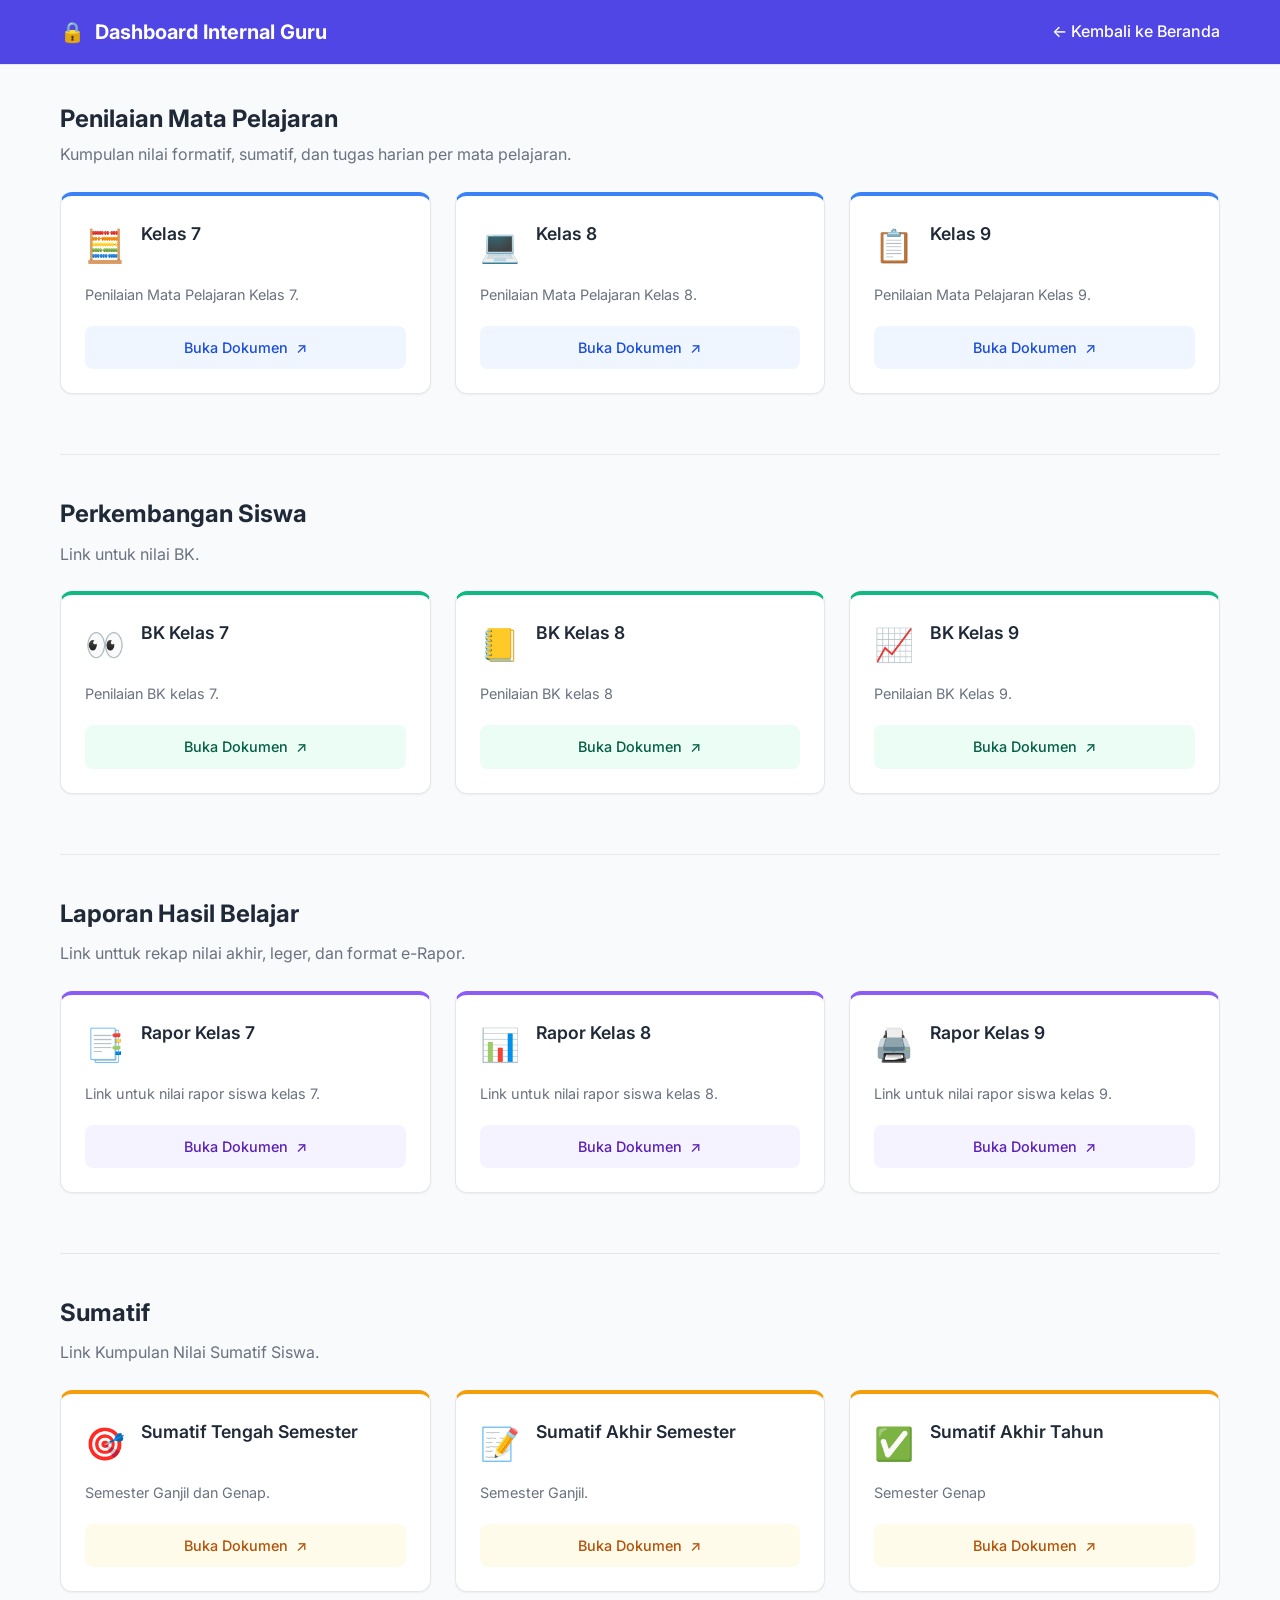
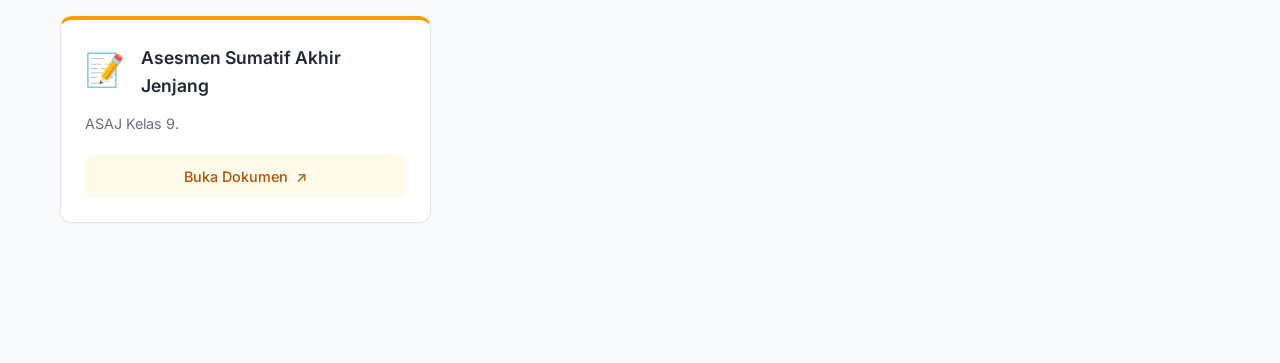
==== guru-private-57.html @ 1d0f0b63 "Add files via upload" ====
<!DOCTYPE html>
<html lang="id">
<head>
    <meta charset="UTF-8">
    <meta name="viewport" content="width=device-width, initial-scale=1.0">
    <title>Internal Ruang Guru - Penilaian & Akademik</title>
    <link rel="stylesheet" href="style.css">
    <link href="https://fonts.googleapis.com/css2?family=Inter:wght@400;500;600;700&display=swap" rel="stylesheet">
</head>
<body>
    <!-- Navbar -->
    <nav class="navbar" style="background-color: var(--primary);">
        <div class="nav-container">
            <div class="logo" style="color: white;">
                <span class="logo-icon">🔒</span>
                <span class="logo-text">Dashboard Internal Guru</span>
            </div>
            <ul class="nav-links">
                <li><a href="index.html" style="color: white;">← Kembali ke Beranda</a></li>
            </ul>
        </div>
    </nav>

    <main class="dashboard-section" style="padding-top: 100px;">
        
        <!-- SECTION 1: Penilaian Mata Pelajaran -->
        <div class="container" style="padding-bottom: 40px;">
            <div class="dashboard-header" style="margin-bottom: 20px;">
                <h2 style="font-size: 1.5rem;">Penilaian Mata Pelajaran</h2>
            </div>
            <p style="color: var(--text-muted); margin-top: -16px; margin-bottom: 24px;">Kumpulan nilai formatif, sumatif, dan tugas harian per mata pelajaran.</p>
            <div class="drive-grid" id="penilaianGrid"></div>
        </div>

        <!-- SECTION 2: Perkembangan Siswa -->
        <div class="container" style="margin-top: 20px; padding-bottom: 40px;">
            <h2 style="margin-bottom: 8px; font-size: 1.5rem; border-top: 1px solid var(--border-color); padding-top: 40px;">
                Perkembangan Siswa
            </h2>
            <p style="color: var(--text-muted); margin-bottom: 24px;">Link untuk nilai BK.</p>
            <div class="drive-grid" id="perkembanganGrid"></div>
        </div>

        <!-- SECTION 3: Laporan Hasil Belajar -->
        <div class="container" style="margin-top: 20px; padding-bottom: 40px;">
            <h2 style="margin-bottom: 8px; font-size: 1.5rem; border-top: 1px solid var(--border-color); padding-top: 40px;">
                Laporan Hasil Belajar
            </h2>
            <p style="color: var(--text-muted); margin-bottom: 24px;">Link unttuk rekap nilai akhir, leger, dan format e-Rapor.</p>
            <div class="drive-grid" id="laporanGrid"></div>
        </div>

        <!-- SECTION 4: Sumatif -->
        <div class="container" style="margin-top: 20px; padding-bottom: 60px;">
            <h2 style="margin-bottom: 8px; font-size: 1.5rem; border-top: 1px solid var(--border-color); padding-top: 40px;">
                Sumatif
            </h2>
            <p style="color: var(--text-muted); margin-bottom: 24px;">Link Kumpulan Nilai Sumatif Siswa.</p>
            <div class="drive-grid" id="sumatifGrid"></div>
        </div>

    </main>

    <!-- Script Khusus -->
    <script src="script-private.js"></script>
</body>
</html>
---- style.css ----
/* Custom Properties & Reset */
:root {
    --primary: #4f46e5;
    --primary-hover: #4338ca;
    --bg-light: #f9fafb;
    --bg-white: #ffffff;
    --text-main: #1f2937;
    --text-muted: #6b7280;
    --border-color: #e5e7eb;
    --shadow-sm: 0 1px 2px 0 rgb(0 0 0 / 0.05);
    --shadow-md: 0 4px 6px -1px rgb(0 0 0 / 0.1), 0 2px 4px -2px rgb(0 0 0 / 0.1);
    --shadow-lg: 0 10px 15px -3px rgb(0 0 0 / 0.1), 0 4px 6px -4px rgb(0 0 0 / 0.1);
    --radius: 12px;
    --transition: all 0.3s ease;
}

* {
    margin: 0;
    padding: 0;
    box-sizing: border-box;
    font-family: 'Inter', sans-serif;
}

body {
    background-color: var(--bg-light);
    color: var(--text-main);
    line-height: 1.6;
    overflow-x: hidden;
}

html {
    scroll-behavior: smooth;
}

.container {
    max-width: 1200px;
    margin: 0 auto;
    padding: 0 20px;
}

/* Navbar */
.navbar {
    position: fixed;
    top: 0;
    width: 100%;
    background-color: rgba(255, 255, 255, 0.95);
    backdrop-filter: blur(8px);
    z-index: 1000;
    border-bottom: 1px solid var(--border-color);
    transition: var(--transition);
}

.navbar.scrolled {
    box-shadow: var(--shadow-sm);
}

.nav-container {
    max-width: 1200px;
    margin: 0 auto;
    padding: 16px 20px;
    display: flex;
    justify-content: space-between;
    align-items: center;
}

.logo {
    display: flex;
    align-items: center;
    gap: 10px;
    font-weight: 700;
    font-size: 1.25rem;
    color: var(--primary);
}

.logo-img {
    height: 40px;
    width: auto;
    object-fit:contain;
}

.nav-links {
    list-style: none;
    display: flex;
    gap: 24px;
}

.nav-links a {
    text-decoration: none;
    color: var(--text-main);
    font-weight: 500;
    transition: var(--transition);
}

.nav-links a:hover {
    color: var(--primary);
}

.mobile-toggle {
    display: none;
    background: none;
    border: none;
    font-size: 1.5rem;
    cursor: pointer;
    color: var(--text-main);
}

/* Hero Section */
.hero {
    padding: 120px 20px 60px;
    text-align: center;
    background: linear-gradient(to bottom, #eef2ff, var(--bg-light));
}

.hero-content h1 {
    font-size: 2.5rem;
    font-weight: 800;
    margin-bottom: 16px;
    line-height: 1.2;
}

.hero-content .highlight {
    color: var(--primary);
}

.hero-content p {
    color: var(--text-muted);
    font-size: 1.1rem;
    max-width: 600px;
    margin: 0 auto;
}

/* Featured Section */
.featured-section {
    padding: 40px 0;
}

.section-title {
    font-size: 1.5rem;
    font-weight: 700;
    margin-bottom: 24px;
    text-align: center;
}

.featured-grid {
    display: grid;
    grid-template-columns: repeat(auto-fit, minmax(250px, 1fr));
    gap: 20px;
}

.featured-card {
    background: var(--bg-white);
    padding: 24px;
    border-radius: var(--radius);
    text-decoration: none;
    color: inherit;
    box-shadow: var(--shadow-sm);
    border: 1px solid var(--border-color);
    transition: var(--transition);
    text-align: center;
}

.featured-card:hover {
    transform: translateY(-5px);
    box-shadow: var(--shadow-md);
    border-color: var(--primary);
}

.featured-icon {
    font-size: 2.5rem;
    display: block;
    margin-bottom: 12px;
}

.featured-card h3 {
    font-size: 1.1rem;
    margin-bottom: 8px;
}

.featured-card p {
    font-size: 0.9rem;
    color: var(--text-muted);
}

/* Dashboard Section */
.dashboard-section {
    padding: 40px 0 80px;
}

.dashboard-header {
    display: flex;
    flex-wrap: wrap;
    justify-content: space-between;
    align-items: center;
    gap: 20px;
    margin-bottom: 32px;
}

.search-box {
    position: relative;
    width: 100%;
    max-width: 400px;
}

.search-box input {
    width: 100%;
    padding: 12px 16px 12px 40px;
    border-radius: 8px;
    border: 1px solid var(--border-color);
    font-size: 1rem;
    outline: none;
    transition: var(--transition);
}

.search-box input:focus {
    border-color: var(--primary);
    box-shadow: 0 0 0 3px rgba(79, 70, 229, 0.1);
}

.search-icon {
    position: absolute;
    left: 12px;
    top: 50%;
    transform: translateY(-50%);
    color: var(--text-muted);
}

/* Filter */
.filter-container {
    display: flex;
    flex-wrap: wrap;
    gap: 12px;
    margin-bottom: 32px;
}

.filter-btn {
    padding: 8px 16px;
    background: var(--bg-white);
    border: 1px solid var(--border-color);
    border-radius: 20px;
    cursor: pointer;
    font-size: 0.9rem;
    font-weight: 500;
    color: var(--text-muted);
    transition: var(--transition);
}

.filter-btn:hover {
    border-color: var(--primary);
    color: var(--primary);
}

.filter-btn.active {
    background: var(--primary);
    color: white;
    border-color: var(--primary);
}

/* Drive Cards Grid */
.drive-grid {
    display: grid;
    grid-template-columns: repeat(auto-fill, minmax(300px, 1fr));
    gap: 24px;
}

.drive-card {
    background: var(--bg-white);
    border-radius: var(--radius);
    padding: 24px;
    box-shadow: var(--shadow-sm);
    border: 1px solid var(--border-color);
    display: flex;
    flex-direction: column;
    transition: var(--transition);
    animation: fadeIn 0.4s ease forwards;
}

.drive-card:hover {
    transform: translateY(-4px);
    box-shadow: var(--shadow-md);
}

.card-header {
    display: flex;
    align-items: flex-start;
    gap: 16px;
    margin-bottom: 12px;
}

.card-icon {
    font-size: 2rem;
}

.card-category {
    font-size: 0.75rem;
    font-weight: 600;
    text-transform: uppercase;
    letter-spacing: 0.5px;
    color: var(--primary);
    margin-bottom: 4px;
    display: block;
}

.card-title {
    font-size: 1.1rem;
    font-weight: 600;
    color: var(--text-main);
}

.card-desc {
    color: var(--text-muted);
    font-size: 0.9rem;
    margin-bottom: 20px;
    flex-grow: 1;
}

.btn-drive {
    display: inline-flex;
    align-items: center;
    justify-content: center;
    gap: 8px;
    padding: 10px 16px;
    background-color: #f3f4f6;
    color: var(--text-main);
    text-decoration: none;
    border-radius: 8px;
    font-weight: 500;
    font-size: 0.9rem;
    transition: var(--transition);
    width: 100%;
}

.btn-drive:hover {
    background-color: var(--primary);
    color: white;
}

/* Empty State */
.empty-state {
    text-align: center;
    padding: 60px 20px;
    background: var(--bg-white);
    border-radius: var(--radius);
    border: 1px dashed var(--border-color);
}

.empty-icon {
    font-size: 3rem;
    margin-bottom: 16px;
    display: block;
    opacity: 0.5;
}

/* Footer */
footer {
    background-color: white;
    border-top: 1px solid var(--border-color);
    padding: 40px 0;
    margin-top: 40px;
}

.footer-content {
    display: flex;
    flex-wrap: wrap;
    justify-content: space-between;
    gap: 20px;
}

.footer-brand p, .footer-info p {
    color: var(--text-muted);
    font-size: 0.9rem;
    margin-top: 8px;
}

/* Back to Top */
.back-to-top {
    position: fixed;
    bottom: 30px;
    right: 30px;
    width: 45px;
    height: 45px;
    background-color: var(--primary);
    color: white;
    border: none;
    border-radius: 50%;
    font-size: 1.2rem;
    cursor: pointer;
    box-shadow: var(--shadow-md);
    opacity: 0;
    visibility: hidden;
    transition: var(--transition);
    z-index: 99;
}

.back-to-top.show {
    opacity: 1;
    visibility: visible;
}

.back-to-top:hover {
    background-color: var(--primary-hover);
    transform: translateY(-3px);
}

/* Animations */
@keyframes fadeIn {
    from { opacity: 0; transform: translateY(10px); }
    to { opacity: 1; transform: translateY(0); }
}

/* Responsive */
@media (max-width: 768px) {
    .hero-content h1 { font-size: 2rem; }
    
    .mobile-toggle { display: block; }
    
    .nav-links {
        position: absolute;
        top: 100%;
        left: 0;
        width: 100%;
        background: white;
        flex-direction: column;
        padding: 20px;
        gap: 16px;
        box-shadow: var(--shadow-md);
        clip-path: polygon(0 0, 100% 0, 100% 0, 0 0);
        transition: clip-path 0.3s ease;
    }
    
    .nav-links.active {
        clip-path: polygon(0 0, 100% 0, 100% 100%, 0 100%);
    }
    
    .dashboard-header { flex-direction: column; align-items: flex-start; }
    .search-box { max-width: 100%; }
}
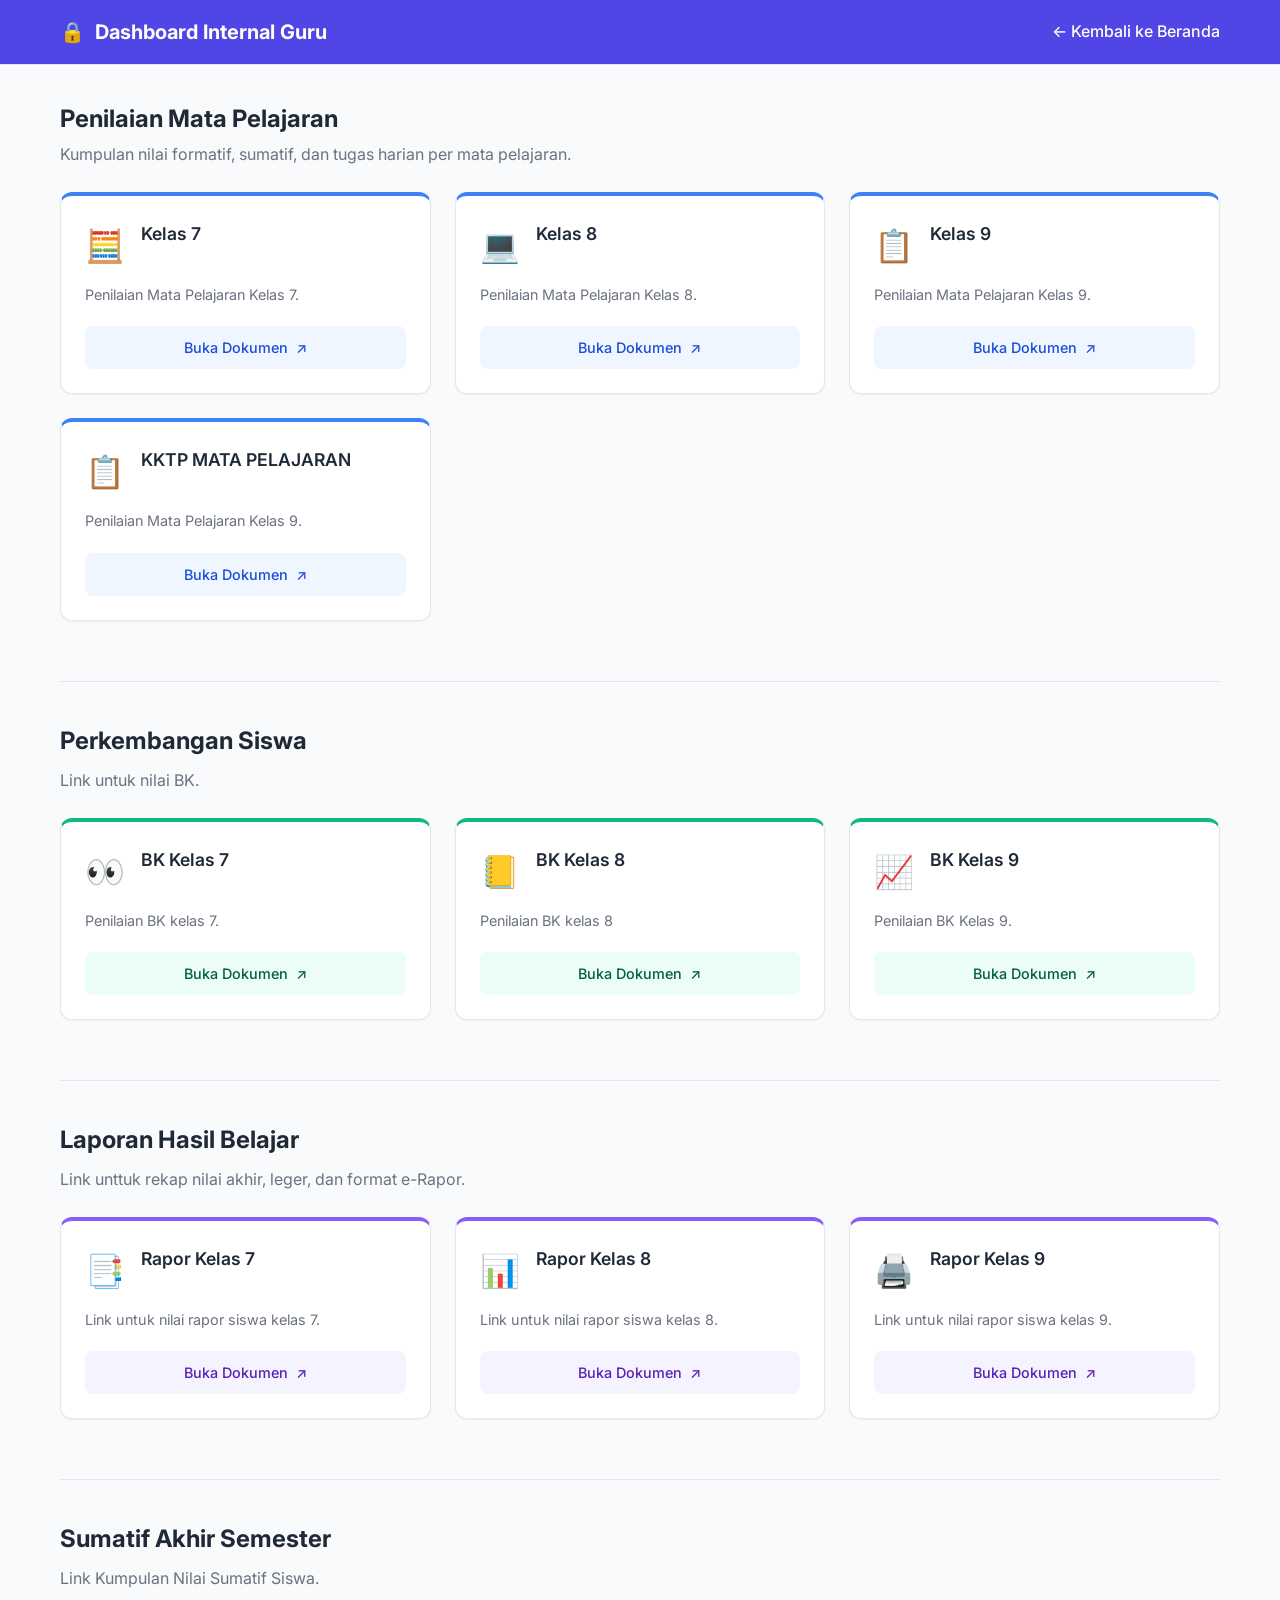
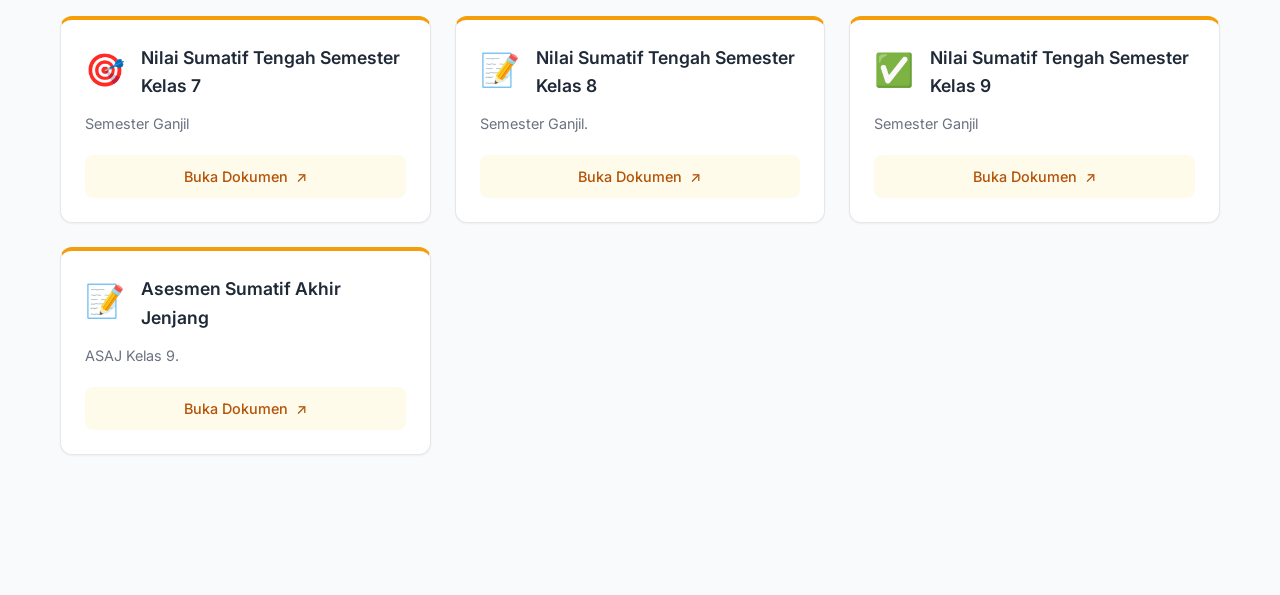
==== commit 6f46f0c7: "Update guru-private-57.html" ====
--- a/guru-private-57.html
+++ b/guru-private-57.html
@@ -53,7 +53,7 @@
         <!-- SECTION 4: Sumatif -->
         <div class="container" style="margin-top: 20px; padding-bottom: 60px;">
             <h2 style="margin-bottom: 8px; font-size: 1.5rem; border-top: 1px solid var(--border-color); padding-top: 40px;">
-                Sumatif
+                Sumatif Akhir Semester
             </h2>
             <p style="color: var(--text-muted); margin-bottom: 24px;">Link Kumpulan Nilai Sumatif Siswa.</p>
             <div class="drive-grid" id="sumatifGrid"></div>
@@ -64,4 +64,4 @@
     <!-- Script Khusus -->
     <script src="script-private.js"></script>
 </body>
-</html>+</html>
